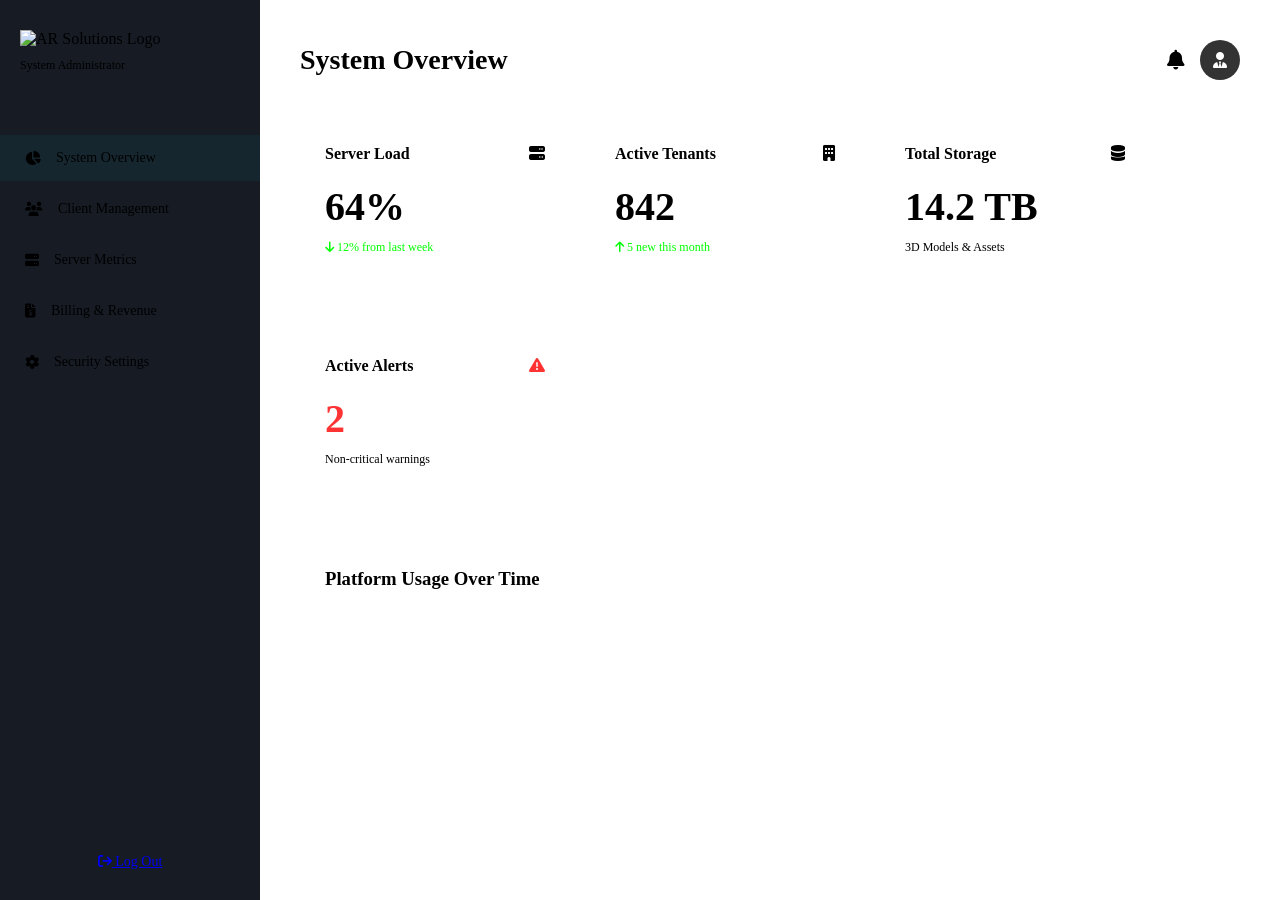
==== admin-dashboard.html @ 6d734827 "Add files via upload" ====
<!DOCTYPE html>
<html lang="en">
<head>
    <meta charset="UTF-8">
    <meta name="viewport" content="width=device-width, initial-scale=1.0">
    <title>Admin Dashboard | AR Solutions</title>
    <link href="https://unpkg.com/aos@2.3.1/dist/aos.css" rel="stylesheet">
    <link rel="stylesheet" href="https://cdnjs.cloudflare.com/ajax/libs/font-awesome/6.5.0/css/all.min.css">
    <link rel="stylesheet" href="css/style.css">
    <style>
        body { margin: 0; padding: 0; overflow-x: hidden; display: flex; height: 100vh; background-color: var(--bg-dark); color: var(--text-main); }
        .sidebar { width: 260px; background: rgba(10, 15, 25, 0.95); border-right: 1px solid var(--glass-border); backdrop-filter: blur(20px); display: flex; flex-direction: column; position: fixed; height: 100vh; left: 0; top: 0; z-index: 100; }
        .sidebar-header { padding: 30px 20px; border-bottom: 1px solid var(--glass-border); }
        .sidebar-menu { flex: 1; padding: 20px 0; display: flex; flex-direction: column; gap: 5px; overflow-y: auto; }
        .sidebar-link { padding: 15px 25px; color: var(--text-muted); text-decoration: none; font-size: 14px; display: flex; align-items: center; gap: 15px; transition: 0.3s; cursor: pointer; border-right: 3px solid transparent; }
        .sidebar-link:hover, .sidebar-link.active { background: rgba(0, 240, 255, 0.05); color: var(--primary); border-right: 3px solid var(--primary); }
        .sidebar-footer { padding: 20px; border-top: 1px solid var(--glass-border); }
        .main-content { margin-left: 260px; width: calc(100% - 260px); padding: 40px; overflow-y: auto; position: relative; z-index: 10; }
        .tab-content { display: none; animation: fadeIn 0.3s ease-in-out; }
        .tab-content.active { display: block; }
        @keyframes fadeIn { from { opacity: 0; transform: translateY(10px); } to { opacity: 1; transform: translateY(0); } }
        .stat-card { background: rgba(255,255,255,0.02); border: 1px solid var(--glass-border); border-radius: 12px; padding: 25px; margin-bottom: 20px; }
        .data-table { width: 100%; border-collapse: collapse; margin-top: 20px; }
        .data-table th, .data-table td { padding: 15px; text-align: left; border-bottom: 1px solid var(--glass-border); font-size: 14px; }
        .data-table th { color: var(--text-muted); text-transform: uppercase; letter-spacing: 1px; font-size: 12px; }
        .status-badge { padding: 5px 10px; border-radius: 20px; font-size: 12px; font-weight: bold; }
        .status-active { background: rgba(0, 255, 0, 0.1); color: #0f0; border: 1px solid rgba(0, 255, 0, 0.3); }
        .status-warning { background: rgba(255, 165, 0, 0.1); color: orange; border: 1px solid rgba(255, 165, 0, 0.3); }
        .status-error { background: rgba(255, 51, 51, 0.1); color: #ff3333; border: 1px solid rgba(255, 51, 51, 0.3); }
        .progress-track { width: 100%; height: 8px; background: rgba(255,255,255,0.1); border-radius: 4px; overflow: hidden; margin-top: 10px; }
        .progress-fill { height: 100%; background: var(--primary); border-radius: 4px; }
        .setting-row { display: flex; justify-content: space-between; align-items: center; padding: 20px 0; border-bottom: 1px solid var(--glass-border); }
        .switch { position: relative; display: inline-block; width: 50px; height: 24px; }
        .switch input { opacity: 0; width: 0; height: 0; }
        .slider { position: absolute; cursor: pointer; top: 0; left: 0; right: 0; bottom: 0; background-color: rgba(255,255,255,0.1); transition: .4s; border-radius: 34px; }
        .slider:before { position: absolute; content: ""; height: 16px; width: 16px; left: 4px; bottom: 4px; background-color: white; transition: .4s; border-radius: 50%; }
        input:checked + .slider { background-color: var(--primary); }
        input:checked + .slider:before { transform: translateX(26px); }
        .bento-grid { display: flex; flex-wrap: wrap; gap: 20px; }
        .col-3 { flex: 0 0 calc(25% - 15px); }
        .col-4 { flex: 0 0 calc(33.333% - 13.33px); }
        .col-6 { flex: 0 0 calc(50% - 10px); }
        .col-8 { flex: 0 0 calc(66.666% - 10px); }
        .col-12 { flex: 0 0 100%; }
        @media (max-width: 1024px) { .col-3 { flex: 0 0 calc(50% - 10px); } }
        .hamburger-dashboard { display: none; background: rgba(255,255,255,0.05); border: 1px solid var(--glass-border); padding: 10px; border-radius: 8px; cursor: pointer; color: var(--text-main); align-items: center; justify-content: center; width: 40px; height: 40px; }
        @media (max-width: 768px) {
            .col-3, .col-4, .col-6, .col-8 { flex: 0 0 100%; }
            .sidebar { transform: translateX(-100%); transition: transform 0.3s ease; width: 260px; }
            .sidebar.open { transform: translateX(0); box-shadow: 10px 0 30px rgba(0,0,0,0.5); }
            .main-content { margin-left: 0; width: 100%; padding: 20px; box-sizing: border-box; overflow-x: hidden; }
            .hamburger-dashboard { display: flex; }
            #pageTitle { font-size: 20px !important; }
            .stat-card { overflow-x: auto; padding: 15px; }
            .data-table { display: block; overflow-x: auto; white-space: nowrap; width: 100%; border: 0; }
        }
    </style>
</head>
<body>
    <div class="ambient-bg"></div>
    <div class="sidebar">
        <div class="sidebar-header">
            <img src="https://hariniselvan-bot.github.io/biotech/logo.webp" alt="AR Solutions Logo" style="height: 30px;">
            <p style="color: var(--text-muted); font-size: 12px; margin-top: 10px;">System Administrator</p>
        </div>
        <div class="sidebar-menu">
            <a class="sidebar-link active" onclick="switchTab('overview', this)"><i class="fa-solid fa-chart-pie"></i> System Overview</a>
            <a class="sidebar-link" onclick="switchTab('clients', this)"><i class="fa-solid fa-users"></i> Client Management</a>
            <a class="sidebar-link" onclick="switchTab('metrics', this)"><i class="fa-solid fa-server"></i> Server Metrics</a>
            <a class="sidebar-link" onclick="switchTab('billing', this)"><i class="fa-solid fa-file-invoice-dollar"></i> Billing & Revenue</a>
            <a class="sidebar-link" onclick="switchTab('settings', this)"><i class="fa-solid fa-gear"></i> Security Settings</a>
        </div>
        <div class="sidebar-footer">
            <a href="index.html" class="btn btn-outline" style="width: 100%; display: block; text-align: center; font-size: 14px; padding: 10px; box-sizing: border-box;"><i class="fa-solid fa-arrow-right-from-bracket"></i> Log Out</a>
        </div>
    </div>
    <div class="main-content">
        <div style="display: flex; justify-content: space-between; align-items: center; margin-bottom: 40px;">
            <div style="display: flex; align-items: center; gap: 15px;">
                <div class="hamburger-dashboard" onclick="document.querySelector('.sidebar').classList.toggle('open')">
                    <i class="fa-solid fa-bars"></i>
                </div>
                <h2 id="pageTitle" style="font-size: 28px; margin: 0; line-height: 1.2;">System Overview</h2>
            </div>
            <div style="display: flex; align-items: center; gap: 15px;">
                <div style="position: relative;">
                    <a href="404.html" style="color: var(--text-muted);"><i class="fa-solid fa-bell" style="font-size: 20px;"></i></a>
                    <div style="position: absolute; top: -5px; right: -5px; width: 10px; height: 10px; background: var(--secondary); border-radius: 50%; box-shadow: 0 0 10px var(--secondary);"></div>
                </div>
                <a href="404.html" style="text-decoration: none;">
                    <div style="width: 40px; height: 40px; background: #333; border-radius: 50%; display: flex; align-items: center; justify-content: center; color: #fff;">
                        <i class="fa-solid fa-user-tie"></i>
                    </div>
                </a>
            </div>
        </div>

        <!-- TAB 1: OVERVIEW -->
        <div id="overview" class="tab-content active">
            <div class="bento-grid">
                <div class="stat-card col-3">
                    <div style="display: flex; justify-content: space-between; margin-bottom: 20px;"><h4 style="color: var(--text-muted); margin: 0;">Server Load</h4><i class="fa-solid fa-server" style="color: var(--primary);"></i></div>
                    <h1 style="font-size: 40px; margin: 0;">64%</h1><p style="color: #0f0; font-size: 12px; margin-top: 10px;"><i class="fa-solid fa-arrow-down"></i> 12% from last week</p>
                </div>
                <div class="stat-card col-3">
                    <div style="display: flex; justify-content: space-between; margin-bottom: 20px;"><h4 style="color: var(--text-muted); margin: 0;">Active Tenants</h4><i class="fa-solid fa-building" style="color: var(--secondary);"></i></div>
                    <h1 style="font-size: 40px; margin: 0;">842</h1><p style="color: #0f0; font-size: 12px; margin-top: 10px;"><i class="fa-solid fa-arrow-up"></i> 5 new this month</p>
                </div>
                <div class="stat-card col-3">
                    <div style="display: flex; justify-content: space-between; margin-bottom: 20px;"><h4 style="color: var(--text-muted); margin: 0;">Total Storage</h4><i class="fa-solid fa-database" style="color: var(--accent);"></i></div>
                    <h1 style="font-size: 40px; margin: 0;">14.2 TB</h1><p style="color: var(--text-muted); font-size: 12px; margin-top: 10px;">3D Models & Assets</p>
                </div>
                <div class="stat-card col-3">
                    <div style="display: flex; justify-content: space-between; margin-bottom: 20px;"><h4 style="color: var(--text-muted); margin: 0;">Active Alerts</h4><i class="fa-solid fa-triangle-exclamation" style="color: #ff3333;"></i></div>
                    <h1 style="font-size: 40px; margin: 0; color: #ff3333;">2</h1><p style="color: var(--text-muted); font-size: 12px; margin-top: 10px;">Non-critical warnings</p>
                </div>
            </div>

            <div class="bento-grid">
                <div class="stat-card col-8">
                    <h3 style="margin-bottom: 20px;">Platform Usage Over Time</h3>
                    <div style="height: 300px; display: flex; align-items: flex-end; gap: 10px; border-bottom: 1px solid rgba(255,255,255,0.1); padding-bottom: 10px;">
                        <!-- Fake bar chart -->
                        <div style="flex: 1; background: var(--primary); height: 30%; border-radius: 4px 4px 0 0; opacity: 0.7;"></div>
                        <div style="flex: 1; background: var(--primary); height: 45%; border-radius: 4px 4px 0 0; opacity: 0.8;"></div>
                        <div style="flex: 1; background: var(--primary); height: 35%; border-radius: 4px 4px 0 0; opacity: 0.7;"></div>
                        <div style="flex: 1; background: var(--primary); height: 60%; border-radius: 4px 4px 0 0; opacity: 0.9;"></div>
                        <div style="flex: 1; background: var(--primary); height: 50%; border-radius: 4px 4px 0 0; opacity: 0.8;"></div>
                        <div style="flex: 1; background: var(--primary); height: 75%; border-radius: 4px 4px 0 0; opacity: 1.0;"></div>
                        <div style="flex: 1; background: var(--primary); height: 65%; border-radius: 4px 4px 0 0; opacity: 0.9;"></div>
                        <div style="flex: 1; background: var(--primary); height: 90%; border-radius: 4px 4px 0 0; opacity: 1.0;"></div>
                        <div style="flex: 1; background: var(--primary); height: 85%; border-radius: 4px 4px 0 0; opacity: 0.9;"></div>
                    </div>
                </div>
                <div class="stat-card col-4">
                    <h3 style="margin-bottom: 20px;">System Health</h3>
                    <div style="margin-bottom: 15px;">
                        <div style="display: flex; justify-content: space-between; font-size: 14px; margin-bottom: 5px;"><span>API Gateway</span><span style="color: #0f0;">Online</span></div>
                        <div class="progress-track"><div class="progress-fill" style="width: 100%; background: #0f0;"></div></div>
                    </div>
                    <div style="margin-bottom: 15px;">
                        <div style="display: flex; justify-content: space-between; font-size: 14px; margin-bottom: 5px;"><span>Database Cluster</span><span style="color: #0f0;">Online</span></div>
                        <div class="progress-track"><div class="progress-fill" style="width: 100%; background: #0f0;"></div></div>
                    </div>
                    <div style="margin-bottom: 15px;">
                        <div style="display: flex; justify-content: space-between; font-size: 14px; margin-bottom: 5px;"><span>Render Nodes</span><span style="color: orange;">Degraded</span></div>
                        <div class="progress-track"><div class="progress-fill" style="width: 80%; background: orange;"></div></div>
                    </div>
                    <div style="margin-bottom: 15px;">
                        <div style="display: flex; justify-content: space-between; font-size: 14px; margin-bottom: 5px;"><span>Storage Buckets</span><span style="color: #0f0;">Online</span></div>
                        <div class="progress-track"><div class="progress-fill" style="width: 100%; background: #0f0;"></div></div>
                    </div>
                    <div style="text-align: center; margin-top: 30px;">
                        <a href="404.html" class="btn btn-outline" style="width: 100%; display: block; box-sizing: border-box;">View Detailed Diagnostics</a>
                    </div>
                </div>
            </div>

            <div class="stat-card">
                <div style="display: flex; justify-content: space-between; align-items: center; margin-bottom: 20px;">
                    <h3 style="margin: 0;">Live System Activity Log</h3>
                    <a href="404.html" class="btn btn-outline" style="padding: 5px 15px; font-size: 12px; text-decoration: none;">Export Logs</a>
                </div>
                <table class="data-table">
                    <tr>
                        <td style="color: var(--text-muted);">10:42:15 AM</td>
                        <td>Auto-scaled EU-West render cluster up by 5 nodes.</td>
                        <td><span class="status-badge status-active">SUCCESS</span></td>
                    </tr>
                    <tr>
                        <td style="color: var(--text-muted);">09:15:22 AM</td>
                        <td>AcmeCorp uploaded new 5GB CAD assembly.</td>
                        <td><span class="status-badge status-active">PROCESSED</span></td>
                    </tr>
                    <tr>
                        <td style="color: var(--text-muted);">08:30:10 AM</td>
                        <td>High latency detected on APAC Edge Node 4.</td>
                        <td><span class="status-badge status-warning">WARNING</span></td>
                    </tr>
                    <tr>
                        <td style="color: var(--text-muted);">07:12:05 AM</td>
                        <td>Failed API authentication attempt from IP 192.168.1.1.</td>
                        <td><span class="status-badge status-error">BLOCKED</span></td>
                    </tr>
                    <tr>
                        <td style="color: var(--text-muted);">06:45:30 AM</td>
                        <td>Daily database backup completed successfully.</td>
                        <td><span class="status-badge status-active">SUCCESS</span></td>
                    </tr>
                </table>
                <div style="text-align: center; margin-top: 20px;">
                    <a href="404.html" style="color: var(--primary); text-decoration: none; font-size: 14px;">View All Logs <i class="fa-solid fa-arrow-right"></i></a>
                </div>
            </div>
        </div>

        <!-- TAB 2: CLIENT MANAGEMENT -->
        <div id="clients" class="tab-content">
            <div class="stat-card">
                <div style="display: flex; justify-content: space-between; align-items: center; margin-bottom: 20px; flex-wrap: wrap; gap: 20px;">
                    <h3 style="margin: 0;">Enterprise Clients</h3>
                    <div style="display: flex; gap: 15px;">
                        <input type="text" placeholder="Search clients..." style="background: rgba(255,255,255,0.05); border: 1px solid var(--glass-border); padding: 10px 15px; border-radius: 8px; color: #fff; outline: none; width: 250px;">
                        <a href="404.html" class="btn btn-glow" style="padding: 10px 20px; font-size: 14px; text-decoration: none; display: flex; align-items: center; gap: 10px;"><i class="fa-solid fa-plus"></i> Add Tenant</a>
                    </div>
                </div>
                <table class="data-table">
                    <thead>
                        <tr>
                            <th>Company Name</th>
                            <th>Tenant ID</th>
                            <th>Plan Tier</th>
                            <th>Storage Used</th>
                            <th>Users</th>
                            <th>Status</th>
                            <th>Actions</th>
                        </tr>
                    </thead>
                    <tbody>
                        <tr><td style="font-weight: bold;">Ford Motors</td><td>#1001</td><td><span style="color: var(--secondary);">Custom Enterprise</span></td><td>4.5 TB</td><td>250</td><td><span class="status-badge status-active">ACTIVE</span></td><td><a href="404.html" style="color: var(--primary); text-decoration: none;">Manage</a></td></tr>
                        <tr><td style="font-weight: bold;">Globex Corp</td><td>#1002</td><td><span style="color: var(--primary);">Pro</span></td><td>850 GB</td><td>45</td><td><span class="status-badge status-active">ACTIVE</span></td><td><a href="404.html" style="color: var(--primary); text-decoration: none;">Manage</a></td></tr>
                        <tr><td style="font-weight: bold;">Initech</td><td>#1003</td><td><span style="color: var(--text-muted);">Starter</span></td><td>120 GB</td><td>12</td><td><span class="status-badge status-warning">DELINQUENT</span></td><td><a href="404.html" style="color: var(--primary); text-decoration: none;">Manage</a></td></tr>
                        <tr><td style="font-weight: bold;">Stark Industries</td><td>#1004</td><td><span style="color: var(--secondary);">Custom Enterprise</span></td><td>12.1 TB</td><td>1,200</td><td><span class="status-badge status-active">ACTIVE</span></td><td><a href="404.html" style="color: var(--primary); text-decoration: none;">Manage</a></td></tr>
                        <tr><td style="font-weight: bold;">Wayne Enterprises</td><td>#1005</td><td><span style="color: var(--primary);">Pro</span></td><td>1.2 TB</td><td>85</td><td><span class="status-badge status-active">ACTIVE</span></td><td><a href="404.html" style="color: var(--primary); text-decoration: none;">Manage</a></td></tr>
                        <tr><td style="font-weight: bold;">Oscorp</td><td>#1006</td><td><span style="color: var(--secondary);">Custom Enterprise</span></td><td>8.9 TB</td><td>850</td><td><span class="status-badge status-error">SUSPENDED</span></td><td><a href="404.html" style="color: var(--primary); text-decoration: none;">Manage</a></td></tr>
                        <tr><td style="font-weight: bold;">Cyberdyne</td><td>#1007</td><td><span style="color: var(--text-muted);">Starter</span></td><td>50 GB</td><td>5</td><td><span class="status-badge status-active">ACTIVE</span></td><td><a href="404.html" style="color: var(--primary); text-decoration: none;">Manage</a></td></tr>
                        <tr><td style="font-weight: bold;">Umbrella Corp</td><td>#1008</td><td><span style="color: var(--primary);">Pro</span></td><td>2.4 TB</td><td>120</td><td><span class="status-badge status-active">ACTIVE</span></td><td><a href="404.html" style="color: var(--primary); text-decoration: none;">Manage</a></td></tr>
                    </tbody>
                </table>
                <div style="display: flex; justify-content: space-between; align-items: center; margin-top: 20px;">
                    <span style="color: var(--text-muted); font-size: 14px;">Showing 1-8 of 842 tenants</span>
                    <div style="display: flex; gap: 10px;">
                        <a href="404.html" class="btn btn-outline" style="padding: 5px 15px; font-size: 14px; text-decoration: none;">Prev</a>
                        <a href="404.html" class="btn btn-glow" style="padding: 5px 15px; font-size: 14px; text-decoration: none;">1</a>
                        <a href="404.html" class="btn btn-outline" style="padding: 5px 15px; font-size: 14px; text-decoration: none;">2</a>
                        <a href="404.html" class="btn btn-outline" style="padding: 5px 15px; font-size: 14px; text-decoration: none;">3</a>
                        <a href="404.html" class="btn btn-outline" style="padding: 5px 15px; font-size: 14px; text-decoration: none;">Next</a>
                    </div>
                </div>
            </div>
        </div>

        <!-- TAB 3: SERVER METRICS -->
        <div id="metrics" class="tab-content">
            <div class="bento-grid">
                <div class="stat-card col-6">
                    <h3 style="margin-bottom: 20px;">Regional Edge Nodes (CPU)</h3>
                    <div style="margin-bottom: 20px;">
                        <div style="display: flex; justify-content: space-between; font-size: 14px; margin-bottom: 5px;"><span>US-East (N. Virginia)</span><span style="color: var(--primary);">45%</span></div>
                        <div class="progress-track"><div class="progress-fill" style="width: 45%;"></div></div>
                    </div>
                    <div style="margin-bottom: 20px;">
                        <div style="display: flex; justify-content: space-between; font-size: 14px; margin-bottom: 5px;"><span>US-West (Oregon)</span><span style="color: var(--primary);">32%</span></div>
                        <div class="progress-track"><div class="progress-fill" style="width: 32%;"></div></div>
                    </div>
                    <div style="margin-bottom: 20px;">
                        <div style="display: flex; justify-content: space-between; font-size: 14px; margin-bottom: 5px;"><span>EU-West (Frankfurt)</span><span style="color: orange;">82%</span></div>
                        <div class="progress-track"><div class="progress-fill" style="width: 82%; background: orange;"></div></div>
                    </div>
                    <div style="margin-bottom: 20px;">
                        <div style="display: flex; justify-content: space-between; font-size: 14px; margin-bottom: 5px;"><span>EU-Central (London)</span><span style="color: var(--primary);">55%</span></div>
                        <div class="progress-track"><div class="progress-fill" style="width: 55%;"></div></div>
                    </div>
                    <div>
                        <div style="display: flex; justify-content: space-between; font-size: 14px; margin-bottom: 5px;"><span>APAC (Tokyo)</span><span style="color: var(--primary);">20%</span></div>
                        <div class="progress-track"><div class="progress-fill" style="width: 20%;"></div></div>
                    </div>
                    <div style="margin-top: 20px; text-align: center;">
                        <a href="404.html" class="btn btn-outline" style="width: 100%; display: block; box-sizing: border-box; text-decoration: none;">Manage Clusters</a>
                    </div>
                </div>

                <div class="stat-card col-6">
                    <h3 style="margin-bottom: 20px;">Cloud Render Pipeline</h3>
                    <div style="display: flex; gap: 20px; align-items: center; margin-bottom: 30px;">
                        <div style="width: 80px; height: 80px; border-radius: 50%; border: 4px solid #0f0; display: flex; align-items: center; justify-content: center; font-size: 20px; font-weight: bold;">99.9%</div>
                        <div>
                            <h4 style="margin: 0;">Uptime SLA</h4>
                            <p style="color: var(--text-muted); font-size: 14px; margin-top: 5px;">Trailing 30 days average across all regions.</p>
                        </div>
                    </div>
                    <div style="display: flex; gap: 20px; align-items: center; margin-bottom: 30px;">
                        <div style="width: 80px; height: 80px; border-radius: 50%; border: 4px solid var(--primary); display: flex; align-items: center; justify-content: center; font-size: 20px; font-weight: bold;">18ms</div>
                        <div>
                            <h4 style="margin: 0;">Average Global Latency</h4>
                            <p style="color: var(--text-muted); font-size: 14px; margin-top: 5px;">Time from cloud render to headset display.</p>
                        </div>
                    </div>
                    <div style="display: flex; gap: 20px; align-items: center;">
                        <div style="width: 80px; height: 80px; border-radius: 50%; border: 4px solid var(--secondary); display: flex; align-items: center; justify-content: center; font-size: 20px; font-weight: bold;">42M</div>
                        <div>
                            <h4 style="margin: 0;">Polygons Rendered / Sec</h4>
                            <p style="color: var(--text-muted); font-size: 14px; margin-top: 5px;">Peak throughput in the last 5 minutes.</p>
                        </div>
                    </div>
                </div>
                
                <div class="stat-card col-12">
                    <h3 style="margin-bottom: 20px;">Live Network Traffic</h3>
                    <div style="height: 150px; background: rgba(0,0,0,0.3); border-radius: 8px; border: 1px solid rgba(255,255,255,0.05); display: flex; align-items: center; justify-content: center;">
                        <p style="color: var(--text-muted);">[ Network Visualizer Loading... ]</p>
                    </div>
                </div>
            </div>
        </div>

        <!-- TAB 4: BILLING -->
        <div id="billing" class="tab-content">
            <div class="bento-grid">
                <div class="stat-card col-4">
                    <h4 style="color: var(--text-muted); margin: 0 0 10px 0;">MRR (Monthly Recurring Revenue)</h4>
                    <h1 style="font-size: 40px; margin: 0; color: #0f0;">$4.2M</h1>
                </div>
                <div class="stat-card col-4">
                    <h4 style="color: var(--text-muted); margin: 0 0 10px 0;">Outstanding Invoices</h4>
                    <h1 style="font-size: 40px; margin: 0; color: orange;">$124k</h1>
                </div>
                <div class="stat-card col-4">
                    <h4 style="color: var(--text-muted); margin: 0 0 10px 0;">Cloud Compute Costs</h4>
                    <h1 style="font-size: 40px; margin: 0; color: #ff3333;">$1.8M</h1>
                </div>
            </div>
            
            <div class="stat-card">
                <div style="display: flex; justify-content: space-between; align-items: center; margin-bottom: 20px;">
                    <h3 style="margin: 0;">Recent Transactions</h3>
                    <a href="404.html" class="btn btn-outline" style="padding: 5px 15px; font-size: 12px; text-decoration: none;">Download CSV</a>
                </div>
                <table class="data-table">
                    <thead>
                        <tr><th>Date</th><th>Client</th><th>Amount</th><th>Status</th><th>Invoice</th></tr>
                    </thead>
                    <tbody>
                        <tr><td>July 2, 2026</td><td>Stark Industries</td><td>$145,000</td><td><span class="status-badge status-active">PAID</span></td><td><a href="404.html" style="color: var(--primary); text-decoration: none;">PDF</a></td></tr>
                        <tr><td>July 1, 2026</td><td>Ford Motors</td><td>$82,500</td><td><span class="status-badge status-active">PAID</span></td><td><a href="404.html" style="color: var(--primary); text-decoration: none;">PDF</a></td></tr>
                        <tr><td>June 30, 2026</td><td>Initech</td><td>$499</td><td><span class="status-badge status-warning">PENDING</span></td><td><a href="404.html" style="color: var(--primary); text-decoration: none;">PDF</a></td></tr>
                        <tr><td>June 28, 2026</td><td>Oscorp</td><td>$112,000</td><td><span class="status-badge status-error">FAILED</span></td><td><a href="404.html" style="color: var(--primary); text-decoration: none;">PDF</a></td></tr>
                    </tbody>
                </table>
            </div>
        </div>

        <!-- TAB 5: SETTINGS -->
        <div id="settings" class="tab-content">
            <div class="bento-grid">
                <div class="stat-card col-6">
                    <h3 style="margin-bottom: 30px;">Global Security Parameters</h3>
                    
                    <div class="setting-row">
                        <div>
                            <h4 style="margin: 0; margin-bottom: 5px;">Enforce AES-256 Encryption</h4>
                            <p style="color: var(--text-muted); font-size: 14px; margin: 0;">Require encryption for all telemetry.</p>
                        </div>
                        <label class="switch"><input type="checkbox" checked><span class="slider"></span></label>
                    </div>

                    <div class="setting-row">
                        <div>
                            <h4 style="margin: 0; margin-bottom: 5px;">Strict API Rate Limiting</h4>
                            <p style="color: var(--text-muted); font-size: 14px; margin: 0;">Cap requests at 10,000 req/min.</p>
                        </div>
                        <label class="switch"><input type="checkbox" checked><span class="slider"></span></label>
                    </div>

                    <div class="setting-row">
                        <div>
                            <h4 style="margin: 0; margin-bottom: 5px;">Allow Legacy Authentication</h4>
                            <p style="color: var(--text-muted); font-size: 14px; margin: 0;">Permit older headsets to connect.</p>
                        </div>
                        <label class="switch"><input type="checkbox"><span class="slider"></span></label>
                    </div>
                    
                    <div class="setting-row" style="border-bottom: none;">
                        <div>
                            <h4 style="margin: 0; margin-bottom: 5px;">Require 2FA for Admin Access</h4>
                            <p style="color: var(--text-muted); font-size: 14px; margin: 0;">Mandatory multi-factor auth for all staff.</p>
                        </div>
                        <label class="switch"><input type="checkbox" checked><span class="slider"></span></label>
                    </div>

                    <a href="404.html" class="btn btn-glow" style="margin-top: 20px; display: inline-block; text-decoration: none; box-sizing: border-box; text-align: center;">Save Configuration</a>
                </div>
                
                <div class="stat-card col-6">
                    <h3 style="margin-bottom: 30px;">System Administrator Profile</h3>
                    <div style="display: flex; gap: 20px; margin-bottom: 30px; align-items: center;">
                        <div style="width: 100px; height: 100px; background: #333; border-radius: 50%; display: flex; align-items: center; justify-content: center; font-size: 40px;"><i class="fa-solid fa-user-tie"></i></div>
                        <div>
                            <h4 style="margin: 0 0 5px 0;">John Doe</h4>
                            <p id="displayEmail" style="color: var(--text-muted); margin: 0 0 15px 0; font-size: 14px;">admin@arsolutions.com</p>
                            <a href="404.html" class="btn btn-outline" style="padding: 5px 15px; font-size: 12px; text-decoration: none;">Change Avatar</a>
                        </div>
                    </div>
                    
                    <div style="margin-bottom: 20px;">
                        <label style="color: var(--text-muted); font-size: 12px; display: block; margin-bottom: 5px;">Full Name</label>
                        <input type="text" value="John Doe" style="width: 100%; padding: 10px; background: rgba(0,0,0,0.5); border: 1px solid var(--glass-border); border-radius: 8px; color: #fff; box-sizing: border-box;">
                    </div>
                    <div style="margin-bottom: 20px;">
                        <label style="color: var(--text-muted); font-size: 12px; display: block; margin-bottom: 5px;">Email Address</label>
                        <input type="email" id="inputEmail" value="admin@arsolutions.com" style="width: 100%; padding: 10px; background: rgba(0,0,0,0.5); border: 1px solid var(--glass-border); border-radius: 8px; color: #fff; box-sizing: border-box;">
                    </div>
                    <div style="margin-bottom: 20px;">
                        <label style="color: var(--text-muted); font-size: 12px; display: block; margin-bottom: 5px;">New Password</label>
                        <input type="password" placeholder="••••••••" style="width: 100%; padding: 10px; background: rgba(0,0,0,0.5); border: 1px solid var(--glass-border); border-radius: 8px; color: #fff; box-sizing: border-box;">
                    </div>
                    
                    <a href="404.html" class="btn btn-glow" style="display: inline-block; text-decoration: none; box-sizing: border-box; text-align: center;">Update Profile</a>
                </div>
            </div>
        </div>

        <div style="text-align: center; margin-top: 40px; padding-bottom: 20px; color: var(--text-muted); font-size: 12px;">
            &copy; 2026 Stackly. All Rights Reserved.
        </div>
    </div>
    <script>
        window.onload = function() {
            const email = localStorage.getItem('userEmail');
            if (email) {
                if(document.getElementById('displayEmail')) document.getElementById('displayEmail').innerText = email;
                if(document.getElementById('inputEmail')) document.getElementById('inputEmail').value = email;
            }
        }
        function switchTab(tabId, element) {
            document.querySelectorAll('.sidebar-link').forEach(link => link.classList.remove('active'));
            element.classList.add('active');
            document.getElementById('pageTitle').innerText = element.innerText.trim();
            document.querySelectorAll('.tab-content').forEach(tab => tab.classList.remove('active'));
            document.getElementById(tabId).classList.add('active');
            
            // Close sidebar on mobile after clicking a link
            if (window.innerWidth <= 768) {
                document.querySelector('.sidebar').classList.remove('open');
            }
        }
    </script>
</body>
</html>
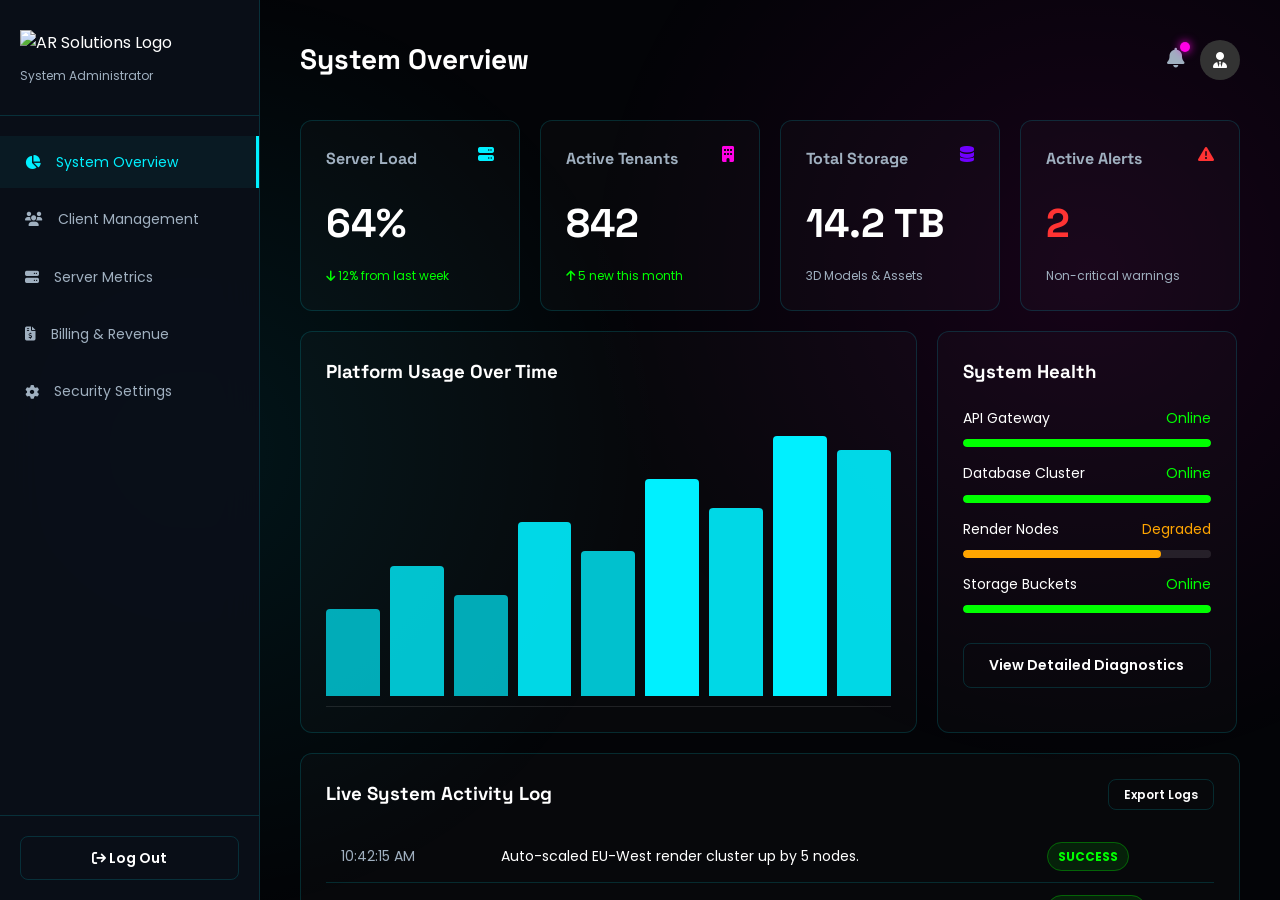
==== commit 29b601cd: "Add files via upload" ====
--- a/admin-dashboard.html
+++ b/admin-dashboard.html
@@ -48,11 +48,20 @@
             .col-3, .col-4, .col-6, .col-8 { flex: 0 0 100%; }
             .sidebar { transform: translateX(-100%); transition: transform 0.3s ease; width: 260px; }
             .sidebar.open { transform: translateX(0); box-shadow: 10px 0 30px rgba(0,0,0,0.5); }
-            .main-content { margin-left: 0; width: 100%; padding: 20px; box-sizing: border-box; overflow-x: hidden; }
+            .main-content { margin-left: 0; width: 100%; padding: 15px; box-sizing: border-box; overflow-x: hidden; }
             .hamburger-dashboard { display: flex; }
             #pageTitle { font-size: 20px !important; }
-            .stat-card { overflow-x: auto; padding: 15px; }
+            .stat-card { padding: 15px; overflow: hidden; width: 100%; box-sizing: border-box; }
             .data-table { display: block; overflow-x: auto; white-space: nowrap; width: 100%; border: 0; }
+            
+            /* Fix flex headers and inputs */
+            .stat-card > div[style*="display: flex"] { flex-wrap: wrap; gap: 15px; }
+            .stat-card > div[style*="display: flex"] > div { flex-wrap: wrap; width: 100%; }
+            input[type="text"], input[type="email"], input[type="password"] { max-width: 100% !important; box-sizing: border-box; }
+            
+            /* Fix setting toggles */
+            .setting-row { align-items: flex-start; }
+            .setting-row > div:first-child { flex: 1; padding-right: 15px; min-width: 0; }
         }
     </style>
 </head>
--- a/css/style.css
+++ b/css/style.css
@@ -0,0 +1,415 @@
+@import url('https://fonts.googleapis.com/css2?family=Poppins:wght@300;400;500;600;700&family=Space+Grotesk:wght@400;600;700&display=swap');
+
+:root {
+    --bg-dark: #030407;
+    --bg-card: rgba(15, 20, 30, 0.4);
+    --primary: #00F0FF;
+    --secondary: #FF00E5;
+    --accent: #7000FF;
+    --text-main: #FFFFFF;
+    --text-muted: #A0B0C0;
+    --glass-border: rgba(0, 240, 255, 0.15);
+}
+
+* {
+    margin: 0;
+    padding: 0;
+    box-sizing: border-box;
+}
+
+body {
+    font-family: 'Poppins', sans-serif;
+    background-color: var(--bg-dark);
+    color: var(--text-main);
+    overflow-x: hidden;
+    width: 100%;
+    line-height: 1.6;
+}
+
+html {
+    overflow-x: hidden;
+    width: 100%;
+}
+
+h1, h2, h3, h4, h5, h6 {
+    font-family: 'Space Grotesk', sans-serif;
+    font-weight: 700;
+}
+
+/* Base Gradients & Glows */
+.ambient-bg {
+    position: fixed;
+    top: 0; left: 0; width: 100%; height: 100vh;
+    background: 
+        radial-gradient(circle at 15% 50%, rgba(0, 240, 255, 0.08), transparent 40%),
+        radial-gradient(circle at 85% 30%, rgba(255, 0, 229, 0.08), transparent 40%);
+    z-index: -1;
+    pointer-events: none;
+}
+
+.text-gradient {
+    background: linear-gradient(90deg, var(--primary), var(--secondary));
+    -webkit-background-clip: text;
+    -webkit-text-fill-color: transparent;
+    display: inline-block;
+}
+
+/* Header & Nav */
+header {
+    position: fixed;
+    top: 20px;
+    left: 0;
+    right: 0;
+    margin: 0 auto;
+    width: 90%;
+    max-width: 1200px;
+    display: flex;
+    justify-content: space-between;
+    align-items: center;
+    padding: 15px 30px;
+    border-radius: 20px;
+    background: rgba(10, 15, 20, 0.6);
+    backdrop-filter: blur(24px);
+    -webkit-backdrop-filter: blur(24px);
+    border: 1px solid var(--glass-border);
+    z-index: 1000;
+    box-shadow: 0 10px 30px rgba(0,0,0,0.5);
+    transition: all 0.3s ease;
+}
+
+header::after {
+    content: '';
+    position: absolute;
+    inset: -1px;
+    border-radius: 20px;
+    padding: 1px;
+    background: linear-gradient(90deg, transparent, var(--primary), transparent);
+    -webkit-mask: linear-gradient(#fff 0 0) content-box, linear-gradient(#fff 0 0);
+    -webkit-mask-composite: xor;
+    mask-composite: exclude;
+    opacity: 0.5;
+    animation: borderRun 4s linear infinite;
+}
+
+@keyframes borderRun {
+    0% { background-position: 0% 50%; }
+    100% { background-position: 200% 50%; }
+}
+
+.logo img {
+    height: 35px;
+    position: relative;
+    z-index: 10;
+}
+
+nav {
+    display: flex;
+    gap: 30px;
+    position: relative;
+    z-index: 10;
+}
+
+nav a {
+    color: var(--text-main);
+    text-decoration: none;
+    font-size: 14px;
+    font-weight: 500;
+    letter-spacing: 1px;
+    transition: 0.3s;
+    position: relative;
+}
+
+nav a:hover, nav a.active {
+    color: var(--primary);
+}
+
+nav a::after {
+    content: '';
+    position: absolute;
+    width: 0;
+    height: 2px;
+    bottom: -5px;
+    left: 0;
+    background: var(--primary);
+    transition: 0.3s;
+    box-shadow: 0 0 10px var(--primary);
+}
+
+nav a:hover::after, nav a.active::after {
+    width: 100%;
+}
+
+.auth-buttons {
+    display: flex;
+    gap: 15px;
+    position: relative;
+    z-index: 10;
+}
+
+.btn {
+    padding: 10px 24px;
+    border-radius: 8px;
+    text-decoration: none;
+    font-weight: 600;
+    font-size: 14px;
+    transition: 0.3s;
+    cursor: pointer;
+    border: none;
+    display: inline-block;
+}
+
+.btn-outline {
+    background: transparent;
+    color: var(--text-main);
+    border: 1px solid var(--glass-border);
+}
+
+.btn-outline:hover {
+    border-color: var(--primary);
+    box-shadow: 0 0 15px rgba(0, 240, 255, 0.2);
+}
+
+.btn-glow {
+    background: linear-gradient(90deg, var(--primary), #00A0FF);
+    color: #000;
+    box-shadow: 0 0 20px rgba(0, 240, 255, 0.4);
+}
+
+.btn-glow:hover {
+    transform: translateY(-2px);
+    box-shadow: 0 0 30px rgba(0, 240, 255, 0.6);
+}
+
+/* Hamburger */
+.hamburger {
+    display: none;
+    flex-direction: column;
+    gap: 5px;
+    cursor: pointer;
+    z-index: 1001;
+}
+
+.hamburger span {
+    width: 25px;
+    height: 2px;
+    background: var(--text-main);
+    transition: 0.3s;
+}
+
+/* Mobile Menu */
+.mobile-menu {
+    position: fixed;
+    top: 0; left: 0; width: 100%; height: 100vh;
+    background: rgba(3, 4, 7, 0.95);
+    backdrop-filter: blur(20px);
+    display: flex;
+    flex-direction: column;
+    align-items: center;
+    justify-content: center;
+    gap: 30px;
+    z-index: 999;
+    opacity: 0;
+    pointer-events: none;
+    transition: 0.4s ease;
+}
+
+.mobile-menu.active {
+    opacity: 1;
+    pointer-events: all;
+}
+
+.mobile-menu a {
+    color: #fff;
+    text-decoration: none;
+    font-size: 24px;
+    font-family: 'Space Grotesk', sans-serif;
+    transition: 0.3s;
+}
+.mobile-menu a:hover {
+    color: var(--primary);
+}
+
+/* Hero Section */
+.hero {
+    min-height: 100vh;
+    display: flex;
+    align-items: center;
+    justify-content: center;
+    padding: 120px 5% 60px;
+    position: relative;
+    text-align: center;
+}
+
+.hero-content h1 {
+    font-size: clamp(40px, 6vw, 80px);
+    line-height: 1.1;
+    margin-bottom: 20px;
+    text-transform: uppercase;
+}
+
+.hero-content p {
+    font-size: clamp(16px, 2vw, 20px);
+    color: var(--text-muted);
+    max-width: 600px;
+    margin: 0 auto 40px;
+}
+
+/* Bento Grid (Solutions & Industries) */
+.section-pad {
+    padding: 100px 5%;
+}
+
+.section-title {
+    text-align: center;
+    font-size: clamp(30px, 4vw, 50px);
+    margin-bottom: 60px;
+}
+
+.bento-grid {
+    display: grid;
+    grid-template-columns: repeat(12, 1fr);
+    gap: 24px;
+    max-width: 1200px;
+    margin: 0 auto;
+}
+
+.glass-card {
+    background: var(--bg-card);
+    backdrop-filter: blur(12px);
+    -webkit-backdrop-filter: blur(12px);
+    border: 1px solid var(--glass-border);
+    border-radius: 20px;
+    padding: 40px;
+    transition: 0.4s ease;
+    position: relative;
+    overflow: hidden;
+}
+
+.glass-card::before {
+    content: '';
+    position: absolute;
+    top: 0; left: 0; width: 100%; height: 100%;
+    background: radial-gradient(circle at top right, rgba(255, 0, 229, 0.1), transparent 50%);
+    pointer-events: none;
+    opacity: 0;
+    transition: 0.4s;
+}
+
+.glass-card:hover {
+    transform: translateY(-5px);
+    border-color: rgba(0, 240, 255, 0.4);
+    box-shadow: 0 15px 40px rgba(0,0,0,0.4);
+}
+
+.glass-card:hover::before {
+    opacity: 1;
+}
+
+.glass-card > i {
+    font-size: 40px;
+    color: var(--primary);
+    margin-bottom: 20px;
+}
+
+.glass-card h3 {
+    font-size: 24px;
+    margin-bottom: 15px;
+}
+
+.glass-card p {
+    color: var(--text-muted);
+}
+
+/* Specific Grid Spans */
+.col-12 { grid-column: span 12; }
+.col-8 { grid-column: span 8; }
+.col-6 { grid-column: span 6; }
+.col-4 { grid-column: span 4; }
+
+/* Feature Split Section */
+.feature-split {
+    display: grid;
+    grid-template-columns: 1fr 1fr;
+    gap: 60px;
+    max-width: 1200px;
+    margin: 0 auto;
+    align-items: center;
+}
+
+.feature-img-wrapper {
+    position: relative;
+    border-radius: 24px;
+    overflow: hidden;
+    border: 1px solid var(--glass-border);
+    box-shadow: 0 0 40px rgba(0, 240, 255, 0.1);
+}
+
+.feature-img-wrapper img {
+    width: 100%;
+    height: 100%;
+    object-fit: cover;
+    transition: 0.5s;
+}
+
+.feature-img-wrapper:hover img {
+    transform: scale(1.05);
+}
+
+/* Footer */
+footer {
+    background: #010203;
+    padding: 60px 5% 30px;
+    border-top: 1px solid var(--glass-border);
+    text-align: center;
+}
+
+.footer-links {
+    display: flex;
+    justify-content: center;
+    gap: 30px;
+    margin: 30px 0;
+    list-style: none;
+}
+
+.footer-links a {
+    color: var(--text-muted);
+    text-decoration: none;
+    transition: 0.3s;
+}
+.footer-links a:hover {
+    color: var(--primary);
+}
+
+/* Responsive */
+@media(max-width: 900px) {
+    nav, .auth-buttons { display: none; }
+    .hamburger { display: flex; }
+    .bento-grid { display: flex; flex-direction: column; gap: 20px; }
+    .feature-split { grid-template-columns: 1fr; text-align: left; gap: 40px; }
+    .feature-split div[style*="padding-left"] { padding-left: 0 !important; }
+    .section-pad { padding: 60px 5%; }
+    h1[style*="font-size: 50px"] { font-size: 36px !important; }
+    h2[style*="font-size: 40px"], h2[style*="font-size: 36px"] { font-size: 28px !important; }
+    .glass-card { padding: 25px; }
+    .feature-img-wrapper { height: 300px !important; }
+}
+
+/* Utilities for Auth/Dashboards */
+.form-group {
+    margin-bottom: 20px;
+    text-align: left;
+}
+.form-control {
+    width: 100%;
+    padding: 12px 15px;
+    background: rgba(0,0,0,0.5);
+    border: 1px solid var(--glass-border);
+    border-radius: 8px;
+    color: #fff;
+    outline: none;
+    transition: 0.3s;
+}
+.form-control:focus {
+    border-color: var(--primary);
+    box-shadow: 0 0 10px rgba(0, 240, 255, 0.2);
+}
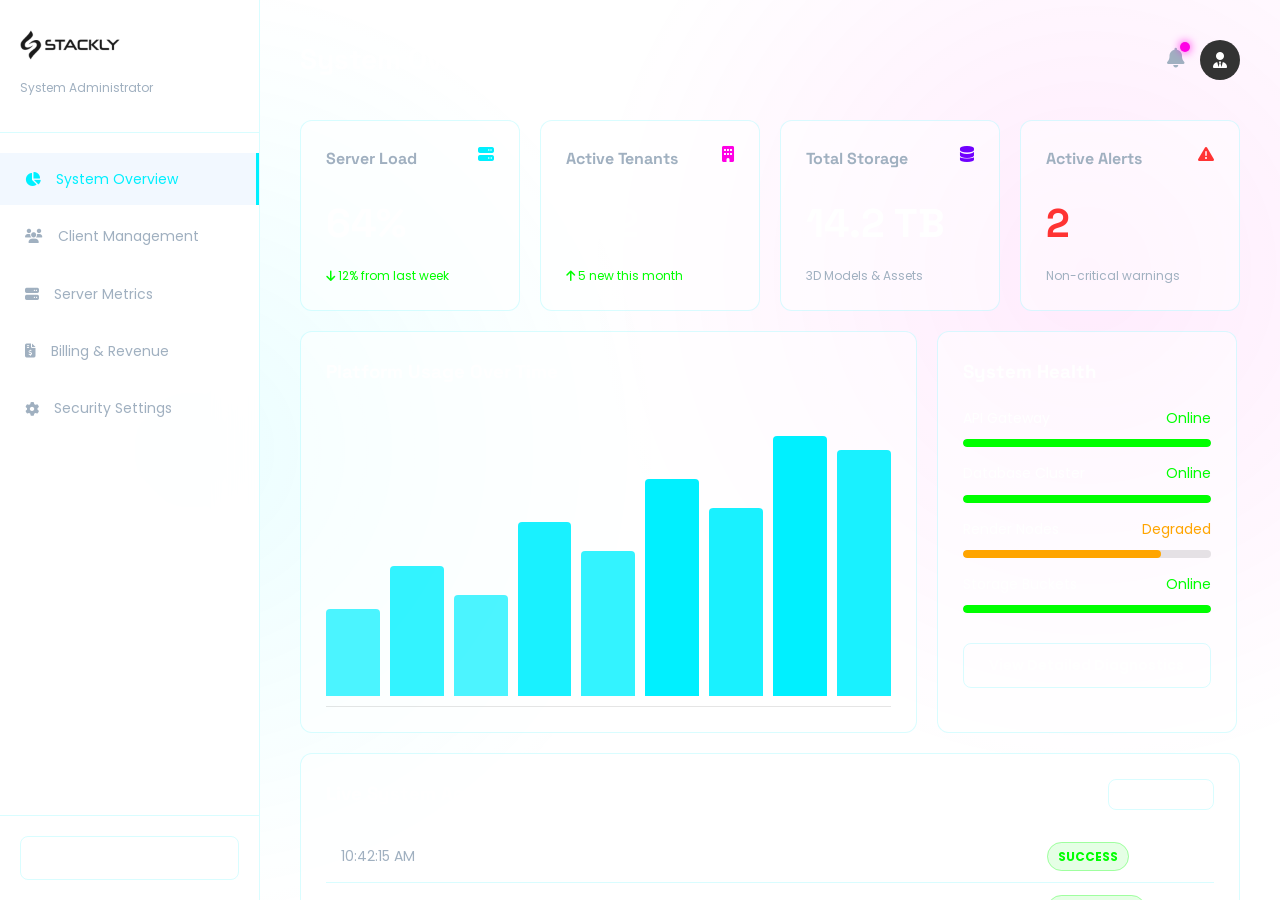
==== commit a4e915d8: "Add files via upload" ====
--- a/admin-dashboard.html
+++ b/admin-dashboard.html
@@ -8,18 +8,18 @@
     <link rel="stylesheet" href="https://cdnjs.cloudflare.com/ajax/libs/font-awesome/6.5.0/css/all.min.css">
     <link rel="stylesheet" href="css/style.css">
     <style>
-        body { margin: 0; padding: 0; overflow-x: hidden; display: flex; height: 100vh; background-color: var(--bg-dark); color: var(--text-main); }
-        .sidebar { width: 260px; background: rgba(10, 15, 25, 0.95); border-right: 1px solid var(--glass-border); backdrop-filter: blur(20px); display: flex; flex-direction: column; position: fixed; height: 100vh; left: 0; top: 0; z-index: 100; }
+        body { margin: 0; padding: 0; overflow-x: hidden; display: flex; height: 100vh; background-color: var(--bg-light); color: var(--text-main); }
+        .sidebar { width: 260px; background: rgba(255, 255, 255, 0.95); border-right: 1px solid var(--glass-border); backdrop-filter: blur(20px); display: flex; flex-direction: column; position: fixed; height: 100vh; left: 0; top: 0; z-index: 100; }
         .sidebar-header { padding: 30px 20px; border-bottom: 1px solid var(--glass-border); }
         .sidebar-menu { flex: 1; padding: 20px 0; display: flex; flex-direction: column; gap: 5px; overflow-y: auto; }
         .sidebar-link { padding: 15px 25px; color: var(--text-muted); text-decoration: none; font-size: 14px; display: flex; align-items: center; gap: 15px; transition: 0.3s; cursor: pointer; border-right: 3px solid transparent; }
-        .sidebar-link:hover, .sidebar-link.active { background: rgba(0, 240, 255, 0.05); color: var(--primary); border-right: 3px solid var(--primary); }
+        .sidebar-link:hover, .sidebar-link.active { background: rgba(0, 122, 255, 0.05); color: var(--primary); border-right: 3px solid var(--primary); }
         .sidebar-footer { padding: 20px; border-top: 1px solid var(--glass-border); }
         .main-content { margin-left: 260px; width: calc(100% - 260px); padding: 40px; overflow-y: auto; position: relative; z-index: 10; }
         .tab-content { display: none; animation: fadeIn 0.3s ease-in-out; }
         .tab-content.active { display: block; }
         @keyframes fadeIn { from { opacity: 0; transform: translateY(10px); } to { opacity: 1; transform: translateY(0); } }
-        .stat-card { background: rgba(255,255,255,0.02); border: 1px solid var(--glass-border); border-radius: 12px; padding: 25px; margin-bottom: 20px; }
+        .stat-card { background: rgba(255,255,255,0.5); border: 1px solid var(--glass-border); border-radius: 12px; padding: 25px; margin-bottom: 20px; }
         .data-table { width: 100%; border-collapse: collapse; margin-top: 20px; }
         .data-table th, .data-table td { padding: 15px; text-align: left; border-bottom: 1px solid var(--glass-border); font-size: 14px; }
         .data-table th { color: var(--text-muted); text-transform: uppercase; letter-spacing: 1px; font-size: 12px; }
@@ -27,12 +27,12 @@
         .status-active { background: rgba(0, 255, 0, 0.1); color: #0f0; border: 1px solid rgba(0, 255, 0, 0.3); }
         .status-warning { background: rgba(255, 165, 0, 0.1); color: orange; border: 1px solid rgba(255, 165, 0, 0.3); }
         .status-error { background: rgba(255, 51, 51, 0.1); color: #ff3333; border: 1px solid rgba(255, 51, 51, 0.3); }
-        .progress-track { width: 100%; height: 8px; background: rgba(255,255,255,0.1); border-radius: 4px; overflow: hidden; margin-top: 10px; }
+        .progress-track { width: 100%; height: 8px; background: rgba(0,0,0,0.1); border-radius: 4px; overflow: hidden; margin-top: 10px; }
         .progress-fill { height: 100%; background: var(--primary); border-radius: 4px; }
         .setting-row { display: flex; justify-content: space-between; align-items: center; padding: 20px 0; border-bottom: 1px solid var(--glass-border); }
         .switch { position: relative; display: inline-block; width: 50px; height: 24px; }
         .switch input { opacity: 0; width: 0; height: 0; }
-        .slider { position: absolute; cursor: pointer; top: 0; left: 0; right: 0; bottom: 0; background-color: rgba(255,255,255,0.1); transition: .4s; border-radius: 34px; }
+        .slider { position: absolute; cursor: pointer; top: 0; left: 0; right: 0; bottom: 0; background-color: rgba(0,0,0,0.1); transition: .4s; border-radius: 34px; }
         .slider:before { position: absolute; content: ""; height: 16px; width: 16px; left: 4px; bottom: 4px; background-color: white; transition: .4s; border-radius: 50%; }
         input:checked + .slider { background-color: var(--primary); }
         input:checked + .slider:before { transform: translateX(26px); }
@@ -43,7 +43,7 @@
         .col-8 { flex: 0 0 calc(66.666% - 10px); }
         .col-12 { flex: 0 0 100%; }
         @media (max-width: 1024px) { .col-3 { flex: 0 0 calc(50% - 10px); } }
-        .hamburger-dashboard { display: none; background: rgba(255,255,255,0.05); border: 1px solid var(--glass-border); padding: 10px; border-radius: 8px; cursor: pointer; color: var(--text-main); align-items: center; justify-content: center; width: 40px; height: 40px; }
+        .hamburger-dashboard { display: none; background: rgba(0,0,0,0.05); border: 1px solid var(--glass-border); padding: 10px; border-radius: 8px; cursor: pointer; color: var(--text-main); align-items: center; justify-content: center; width: 40px; height: 40px; }
         @media (max-width: 768px) {
             .col-3, .col-4, .col-6, .col-8 { flex: 0 0 100%; }
             .sidebar { transform: translateX(-100%); transition: transform 0.3s ease; width: 260px; }
@@ -69,8 +69,9 @@
     <div class="ambient-bg"></div>
     <div class="sidebar">
         <div class="sidebar-header">
-            <img src="https://hariniselvan-bot.github.io/biotech/logo.webp" alt="AR Solutions Logo" style="height: 30px;">
+            <img src="assets/logo.webp" alt="Stackly Logo" style="height: 30px; filter: brightness(0.1);">
             <p style="color: var(--text-muted); font-size: 12px; margin-top: 10px;">System Administrator</p>
+            <p id="displayEmail" style="color: var(--primary); font-size: 11px; margin-top: 5px; word-break: break-all; font-weight: 500;"></p>
         </div>
         <div class="sidebar-menu">
             <a class="sidebar-link active" onclick="switchTab('overview', this)"><i class="fa-solid fa-chart-pie"></i> System Overview</a>
@@ -128,7 +129,7 @@
             <div class="bento-grid">
                 <div class="stat-card col-8">
                     <h3 style="margin-bottom: 20px;">Platform Usage Over Time</h3>
-                    <div style="height: 300px; display: flex; align-items: flex-end; gap: 10px; border-bottom: 1px solid rgba(255,255,255,0.1); padding-bottom: 10px;">
+                    <div style="height: 300px; display: flex; align-items: flex-end; gap: 10px; border-bottom: 1px solid rgba(0,0,0,0.1); padding-bottom: 10px;">
                         <!-- Fake bar chart -->
                         <div style="flex: 1; background: var(--primary); height: 30%; border-radius: 4px 4px 0 0; opacity: 0.7;"></div>
                         <div style="flex: 1; background: var(--primary); height: 45%; border-radius: 4px 4px 0 0; opacity: 0.8;"></div>
